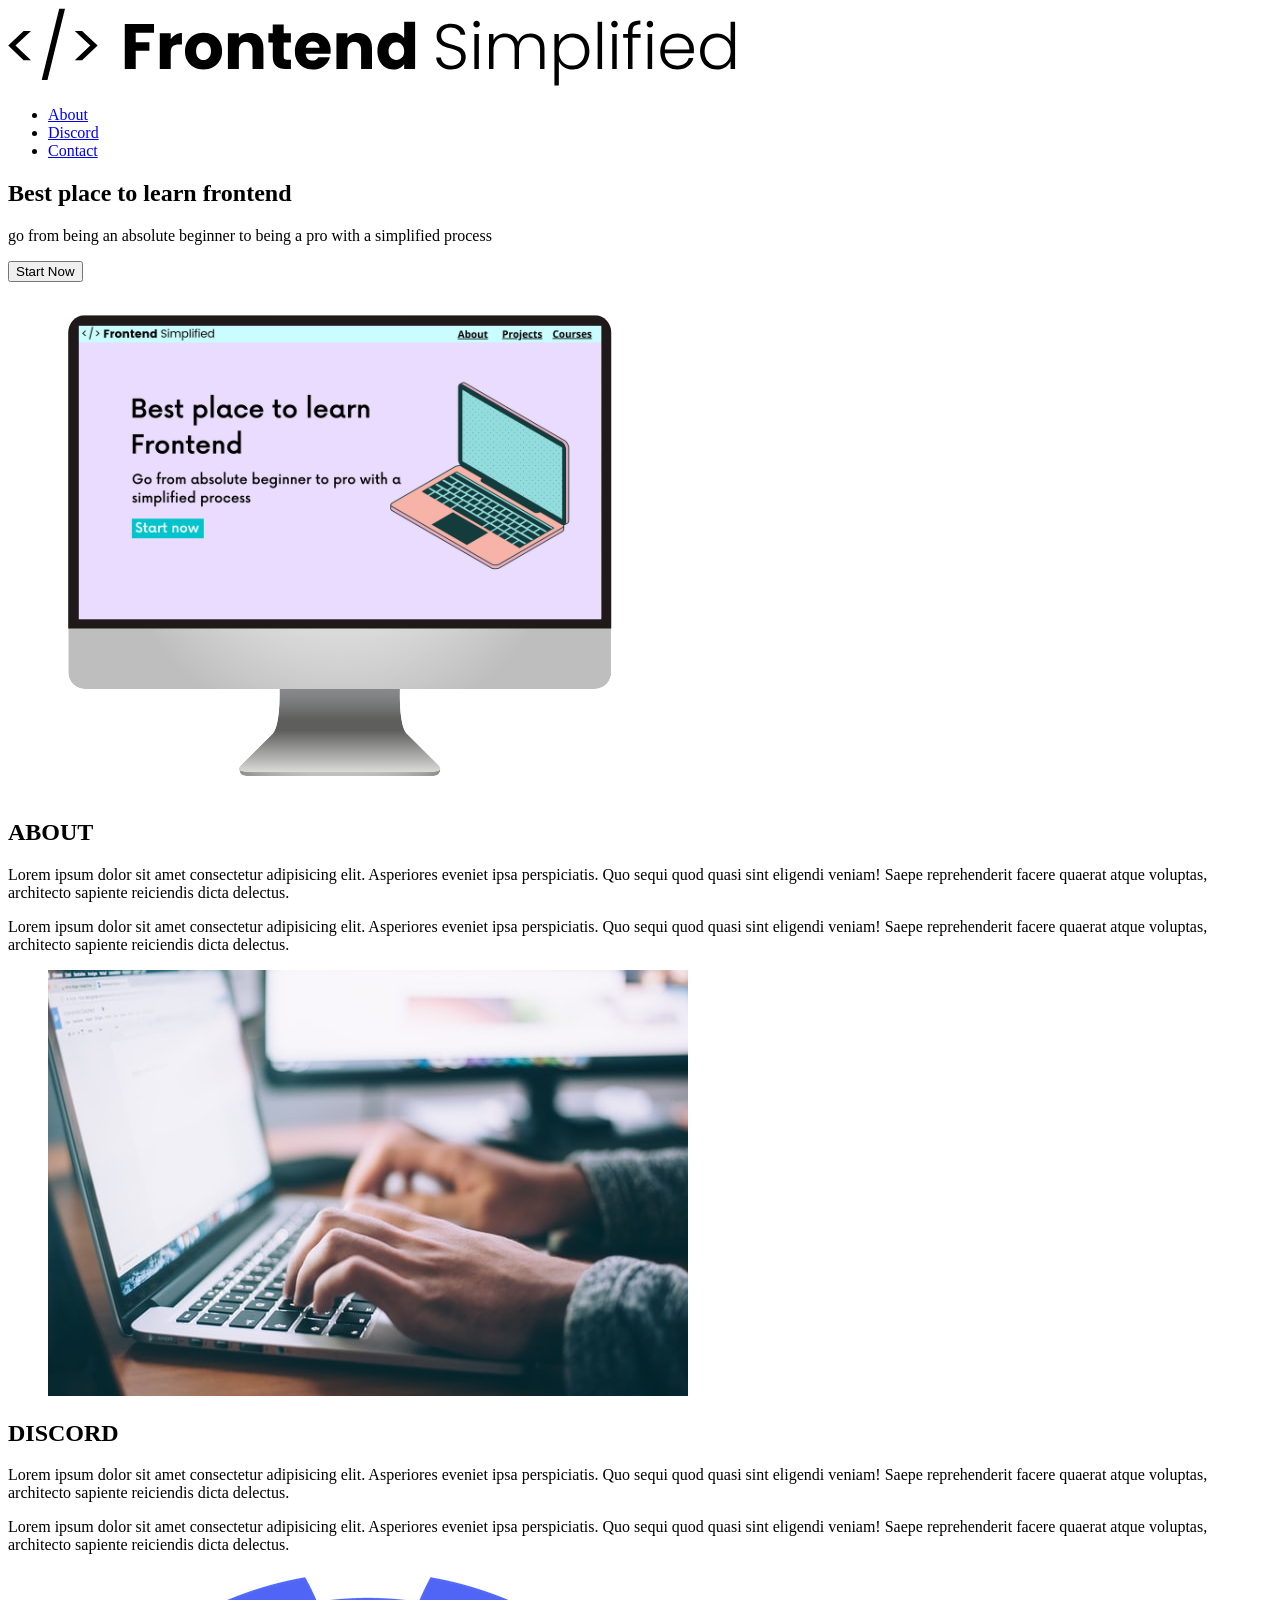
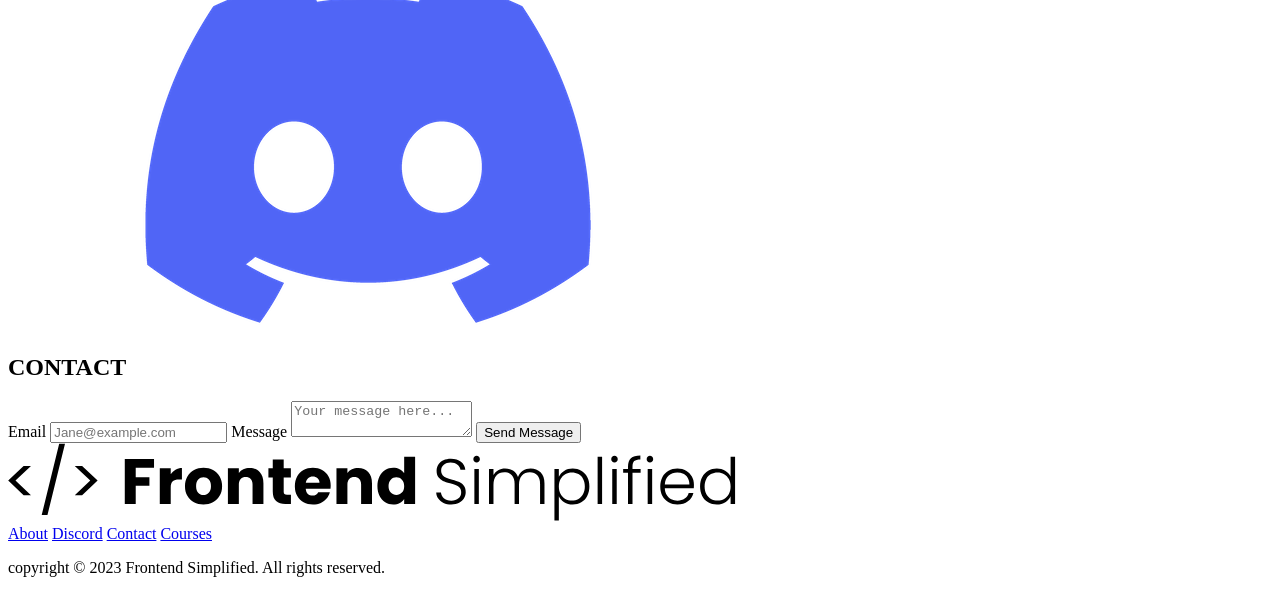
==== index.html @ a9a8092b "html website tutorial complete code" ====
<!DOCTYPE html>
<html lang="en">
<head>
    <meta charset="UTF-8">
    <meta name="viewport" content="width=device-width, initial-scale=1.0">
    <title>Document</title>
</head>
<body>
    <section>
        <nav>
            <img src="FES.svg" alt="">
            <ul>
                <li><a href="#about">About</a></li>
                <li><a href="#discord">Discord</a></li>
                <li><a href="#contact">Contact</a></li>
            </ul>
        </nav>
        <header>
            <div>
                <h1>Best place to learn frontend</h1>
                <p>go from being an absolute beginner to being a pro with a simplified process</p>
                <button>Start Now</button>
            </div>
            <figure>
                <img src="laptop.png" alt="homepage image">
            </figure>
        </header>
    </section>
    <main>
     <section id="about"></section>
        <h2>ABOUT</h2>
        <div>
            <p>Lorem ipsum dolor sit amet consectetur adipisicing elit. Asperiores eveniet ipsa perspiciatis. Quo sequi quod quasi sint eligendi veniam! Saepe reprehenderit facere quaerat atque voluptas, architecto sapiente reiciendis dicta delectus.
            </p>
            <p>Lorem ipsum dolor sit amet consectetur adipisicing elit. Asperiores eveniet ipsa perspiciatis. Quo sequi quod quasi sint eligendi veniam! Saepe reprehenderit facere quaerat atque voluptas, architecto sapiente reiciendis dicta delectus.
            </p>
        </div>
        <figure>
            <img src="about.jpg" alt="about image">
        </figure>
    </section>
    <section id="discord"></section>
        <h2>DISCORD</h2>
        <div>
            <p>Lorem ipsum dolor sit amet consectetur adipisicing elit. Asperiores eveniet ipsa perspiciatis. Quo sequi quod quasi sint eligendi veniam! Saepe reprehenderit facere quaerat atque voluptas, architecto sapiente reiciendis dicta delectus.
            </p>
            <p>Lorem ipsum dolor sit amet consectetur adipisicing elit. Asperiores eveniet ipsa perspiciatis. Quo sequi quod quasi sint eligendi veniam! Saepe reprehenderit facere quaerat atque voluptas, architecto sapiente reiciendis dicta delectus.
            </p>
        </div>
        <figure>
            <img src="discord.png" alt="discord image">
        </figure>

    <section id="contact"></section>
        <h2>CONTACT</h2>
        <form action="">
            <span>Email</span>
            <input type="text" placeholder="Jane@example.com">
            <span>Message</span>
            <textarea type="text" placeholder="Your message here..."></textarea>   
            <button type="submit">Send Message</button>
        </form>
        </section>
    </main>
    <footer><img src="FES.svg" alt="fes logo">
        <div>
            <a href="#about">About</a>
            <a href="#discord">Discord</a>
            <a href="#contact">Contact</a>
            <a href="#courses">Courses</a>
        </div>
        <p>copyright © 2023 Frontend Simplified. All rights reserved.</p>
    </footer>
</body>
</html>
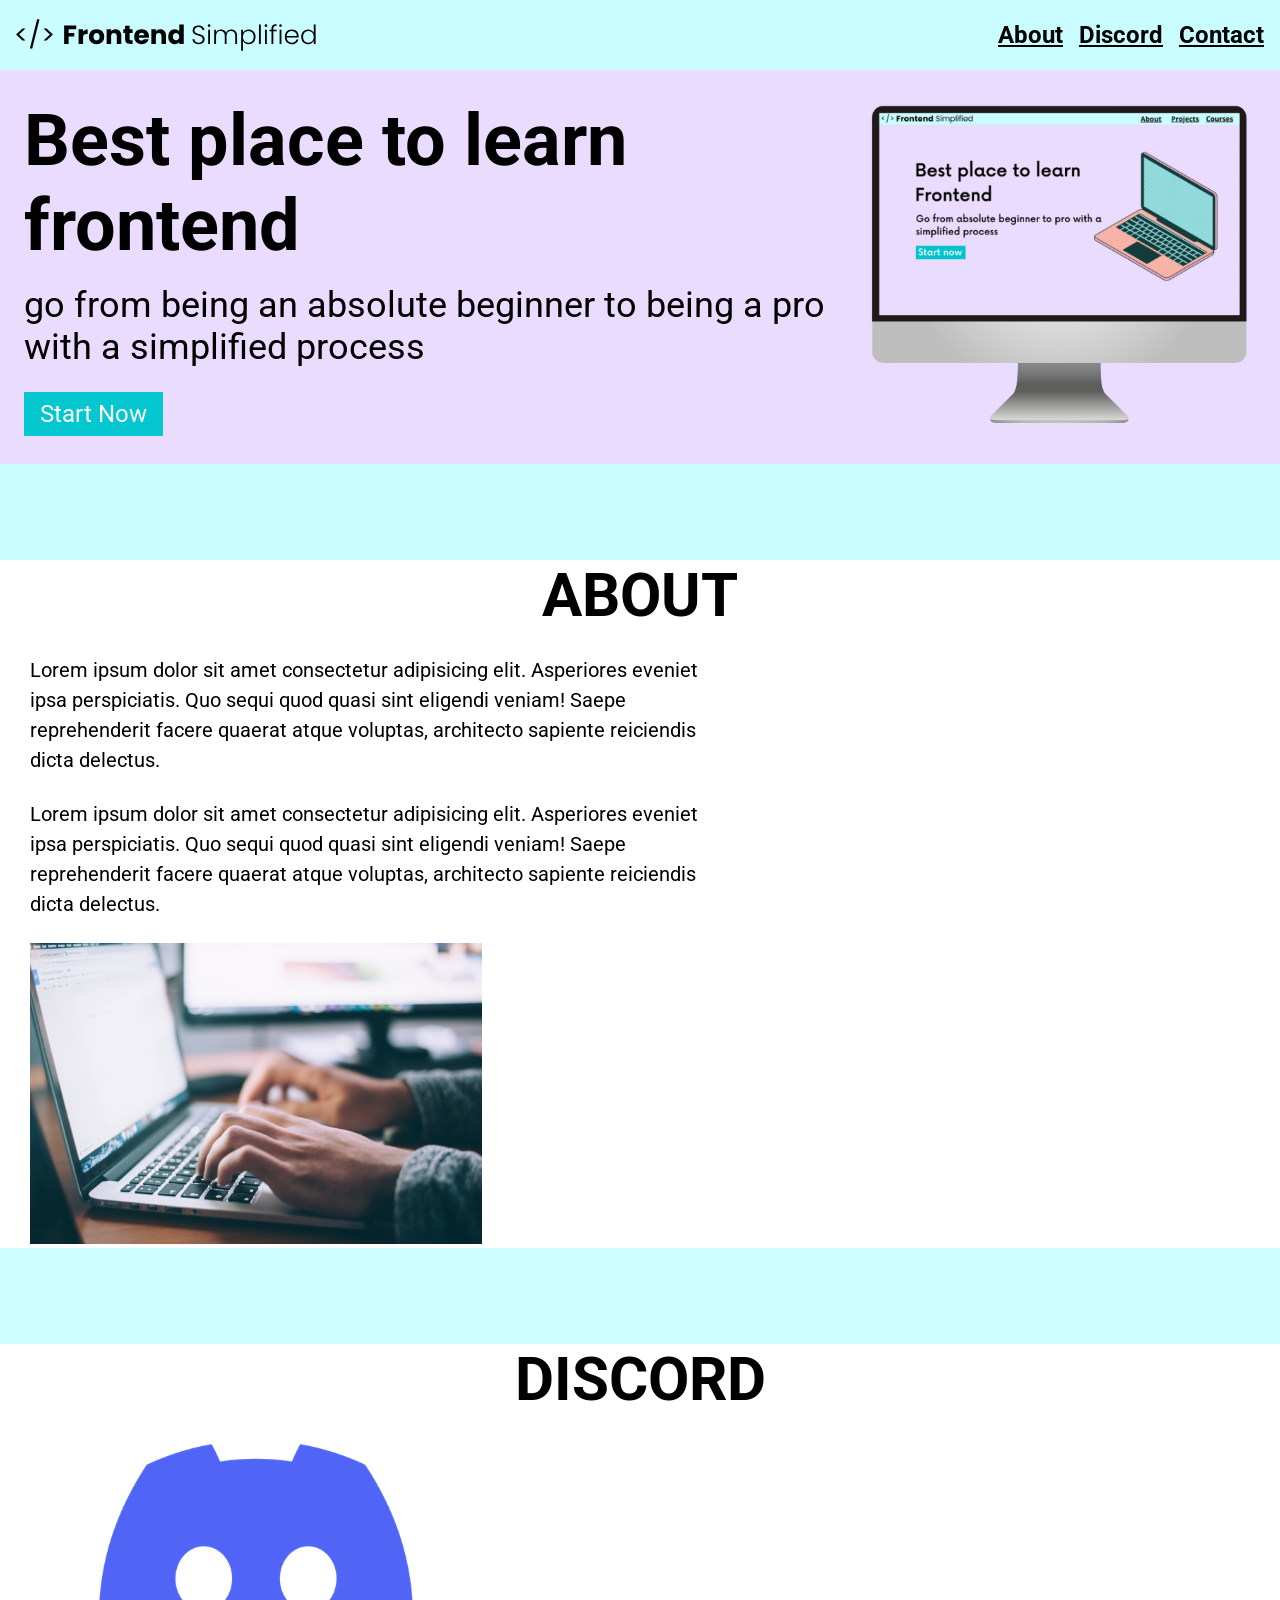
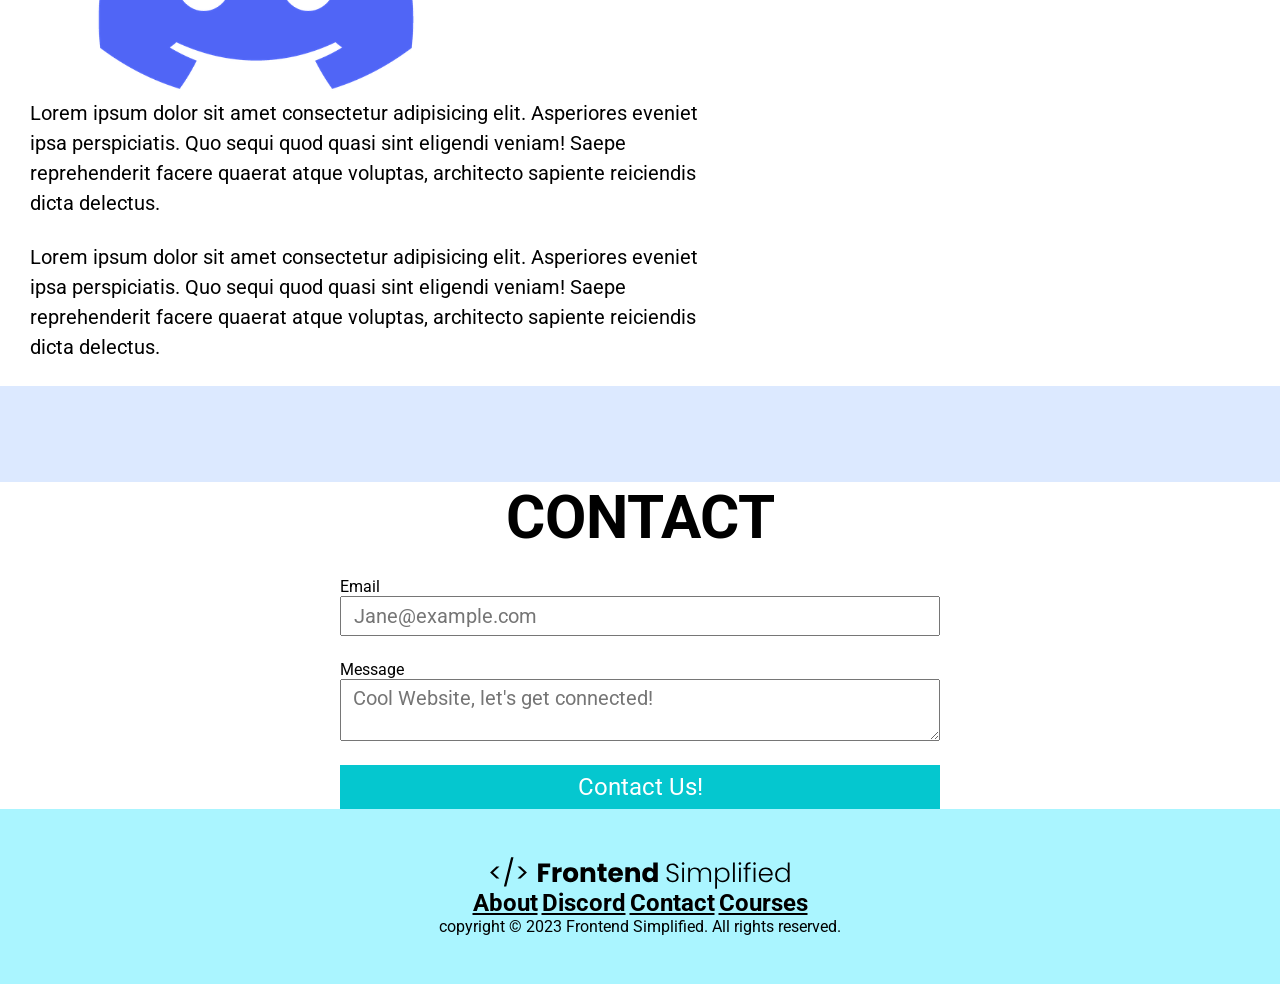
==== commit 40af59a0: "updated html/css 3/29" ====
--- a/index.html
+++ b/index.html
@@ -4,11 +4,12 @@
     <meta charset="UTF-8">
     <meta name="viewport" content="width=device-width, initial-scale=1.0">
     <title>Document</title>
+    <link rel="stylesheet" href="style.css">
 </head>
 <body>
     <section>
         <nav>
-            <img src="FES.svg" alt="">
+            <img src="FES.svg" class="logo" alt="FES Logo">
             <ul>
                 <li><a href="#about">About</a></li>
                 <li><a href="#discord">Discord</a></li>
@@ -16,58 +17,70 @@
             </ul>
         </nav>
         <header>
+          <div class="row"> 
             <div>
                 <h1>Best place to learn frontend</h1>
-                <p>go from being an absolute beginner to being a pro with a simplified process</p>
+                <p class="subheader">go from being an absolute beginner to being a pro with a simplified process</p>
                 <button>Start Now</button>
             </div>
             <figure>
                 <img src="laptop.png" alt="homepage image">
             </figure>
+         </div>
         </header>
     </section>
     <main>
      <section id="about"></section>
         <h2>ABOUT</h2>
-        <div>
-            <p>Lorem ipsum dolor sit amet consectetur adipisicing elit. Asperiores eveniet ipsa perspiciatis. Quo sequi quod quasi sint eligendi veniam! Saepe reprehenderit facere quaerat atque voluptas, architecto sapiente reiciendis dicta delectus.
+     <div class="row">
+      <div class="section description">
+        <div class="section__description--wrapper">
+            <p class="section__description--para">Lorem ipsum dolor sit amet consectetur adipisicing elit. Asperiores eveniet ipsa perspiciatis. Quo sequi quod quasi sint eligendi veniam! Saepe reprehenderit facere quaerat atque voluptas, architecto sapiente reiciendis dicta delectus.
             </p>
-            <p>Lorem ipsum dolor sit amet consectetur adipisicing elit. Asperiores eveniet ipsa perspiciatis. Quo sequi quod quasi sint eligendi veniam! Saepe reprehenderit facere quaerat atque voluptas, architecto sapiente reiciendis dicta delectus.
+            <p class="section__description--para">Lorem ipsum dolor sit amet consectetur adipisicing elit. Asperiores eveniet ipsa perspiciatis. Quo sequi quod quasi sint eligendi veniam! Saepe reprehenderit facere quaerat atque voluptas, architecto sapiente reiciendis dicta delectus.
             </p>
         </div>
         <figure>
-            <img src="about.jpg" alt="about image">
+            <img class="about__image--wrapper" src="about.jpg" alt="about image">
         </figure>
+      </div>
+     </div>
     </section>
+
     <section id="discord"></section>
         <h2>DISCORD</h2>
-        <div>
-            <p>Lorem ipsum dolor sit amet consectetur adipisicing elit. Asperiores eveniet ipsa perspiciatis. Quo sequi quod quasi sint eligendi veniam! Saepe reprehenderit facere quaerat atque voluptas, architecto sapiente reiciendis dicta delectus.
-            </p>
-            <p>Lorem ipsum dolor sit amet consectetur adipisicing elit. Asperiores eveniet ipsa perspiciatis. Quo sequi quod quasi sint eligendi veniam! Saepe reprehenderit facere quaerat atque voluptas, architecto sapiente reiciendis dicta delectus.
-            </p>
-        </div>
-        <figure>
-            <img src="discord.png" alt="discord image">
-        </figure>
+        <div class="row">
+         <div class="selection__description" >
+             <figure class="about__image--wrapper">
+                <img src="discord.png" alt="discord image">
+            </figure>
+            <div class="section__description--wrapper">
+                <p class="section__description--para">Lorem ipsum dolor sit amet consectetur adipisicing elit. Asperiores eveniet ipsa perspiciatis. Quo sequi quod quasi sint eligendi veniam! Saepe reprehenderit facere quaerat atque voluptas, architecto sapiente reiciendis dicta delectus.
+                </p>
+                <p class="section__description--para">Lorem ipsum dolor sit amet consectetur adipisicing elit. Asperiores eveniet ipsa perspiciatis. Quo sequi quod quasi sint eligendi veniam! Saepe reprehenderit facere quaerat atque voluptas, architecto sapiente reiciendis dicta delectus.
+                </p>
+            </div>
+          </div> 
+         </div> 
+        </section>
 
     <section id="contact"></section>
         <h2>CONTACT</h2>
         <form action="">
             <span>Email</span>
-            <input type="text" placeholder="Jane@example.com">
+            <input type="email" placeholder="Jane@example.com">
             <span>Message</span>
-            <textarea type="text" placeholder="Your message here..."></textarea>   
-            <button type="submit">Send Message</button>
+            <textarea type="text" placeholder="Cool Website, let's get connected!"></textarea>   
+            <button>Contact Us!</button>
         </form>
         </section>
     </main>
-    <footer><img src="FES.svg" alt="fes logo">
-        <div>
-            <a href="#about">About</a>
-            <a href="#discord">Discord</a>
-            <a href="#contact">Contact</a>
-            <a href="#courses">Courses</a>
+    <footer><img class="footer logo" src="FES.svg" alt="fes logo">
+        <div class="footer links">
+            <a class="footer link" href="#about">About</a>
+            <a class="footer link" href="#discord">Discord</a>
+            <a class="footer link" href="#contact">Contact</a>
+            <a class="footer link" href="#courses">Courses</a>
         </div>
         <p>copyright © 2023 Frontend Simplified. All rights reserved.</p>
     </footer>
--- a/style.css
+++ b/style.css
@@ -0,0 +1,147 @@
+@import url('https://fonts.googleapis.com/css2?family=Cormorant:ital,wght@0,300..700;1,300..700&family=Iosevka+Charon+Mono:wght@300;400;500;700&family=Roboto:ital,wght@0,100..900;1,100..900&family=Tourney:ital,wght@0,100..900;1,100..900&display=swap');
+* {
+    padding: 0;
+    margin: 0;
+    box-sizing: border-box;
+    font-family: "Roboto", sans-serif;
+} 
+nav {
+   height: 70px;
+   display: flex;
+   justify-content: space-between;
+   align-items: center;
+   padding: 0 16px;
+   background-color: #cafdff;
+}
+header {
+    background-color: #eadcff;
+    height: calc(100vh-70px);
+    padding: 24px;
+    display: flex;
+    align-items: center;
+    justify-content: center;
+
+}
+h1 {
+    font-size: 72px;
+}
+.subheader {
+    font-size: 36px;
+    margin: 16px 0 24px 0;
+}
+button {
+    background-color: #05c7cf;
+    color: white;
+    border: none;
+    padding: 8px 16px;
+    font-size: 24px;
+    cursor: pointer;
+}
+
+a {
+    color: black;
+    font-size: 24px;
+    font-weight: 700;
+}
+.logo {
+    width: 300px;
+}
+ul {
+    display: flex; 
+}
+li {
+    list-style-type: none;
+    padding-left: 16px;
+}
+
+.row {
+    width: 100%;
+    max-width: 1300px;
+    display: flex;
+    align-items: center;
+    justify-content: center;
+    margin: 0 auto;
+}
+/* About section */
+#about,
+#discord,
+#contact,footer
+ {
+    padding: 48px 0;
+   
+}
+#about {
+    background-color: #cafdff;
+}
+
+
+h2 {
+    font-size: 60px;
+    text-align: center;
+    margin-bottom: 24px;
+}
+
+.section__description {
+   display: flex;
+   justify-content: center;
+   align-items: center;
+}
+.about__image--wrapper {
+    width: 40%;
+}
+img {
+    width: 100%;
+}
+.section__description--wrapper {
+    width: 60%;
+}
+.about__image--wrapper,
+.section__description--wrapper {
+    padding: 0 30px;
+}
+.section__description--para {
+    font-size: 20px;
+    line-height: 1.5;
+    margin-bottom: 24px;
+}
+
+/* Discord section */
+#discord {
+    background-color: #cefeff;
+
+}
+
+/* Contact section */
+#contact {
+    background-color: #dce9ff;
+}
+form {
+    display: flex;
+    flex-direction: column;
+    width: 100%;
+    max-width: 600px;
+    margin: 0 auto;
+}
+input, textarea {
+    margin-bottom: 24px;
+    font-size: 20px;
+    padding: 6px 12px;
+}
+
+/* Footer section */
+footer {
+    background-color: #aaf5ff;
+    display: flex;
+    flex-direction: column;
+    align-items: center;
+}
+.footer__logo {
+    max-width: 480px;
+    margin-bottom: 16px;
+}
+.footer__links {
+    margin-bottom: 32px;
+}
+.footer_link {
+    padding: 0 16px;
+}
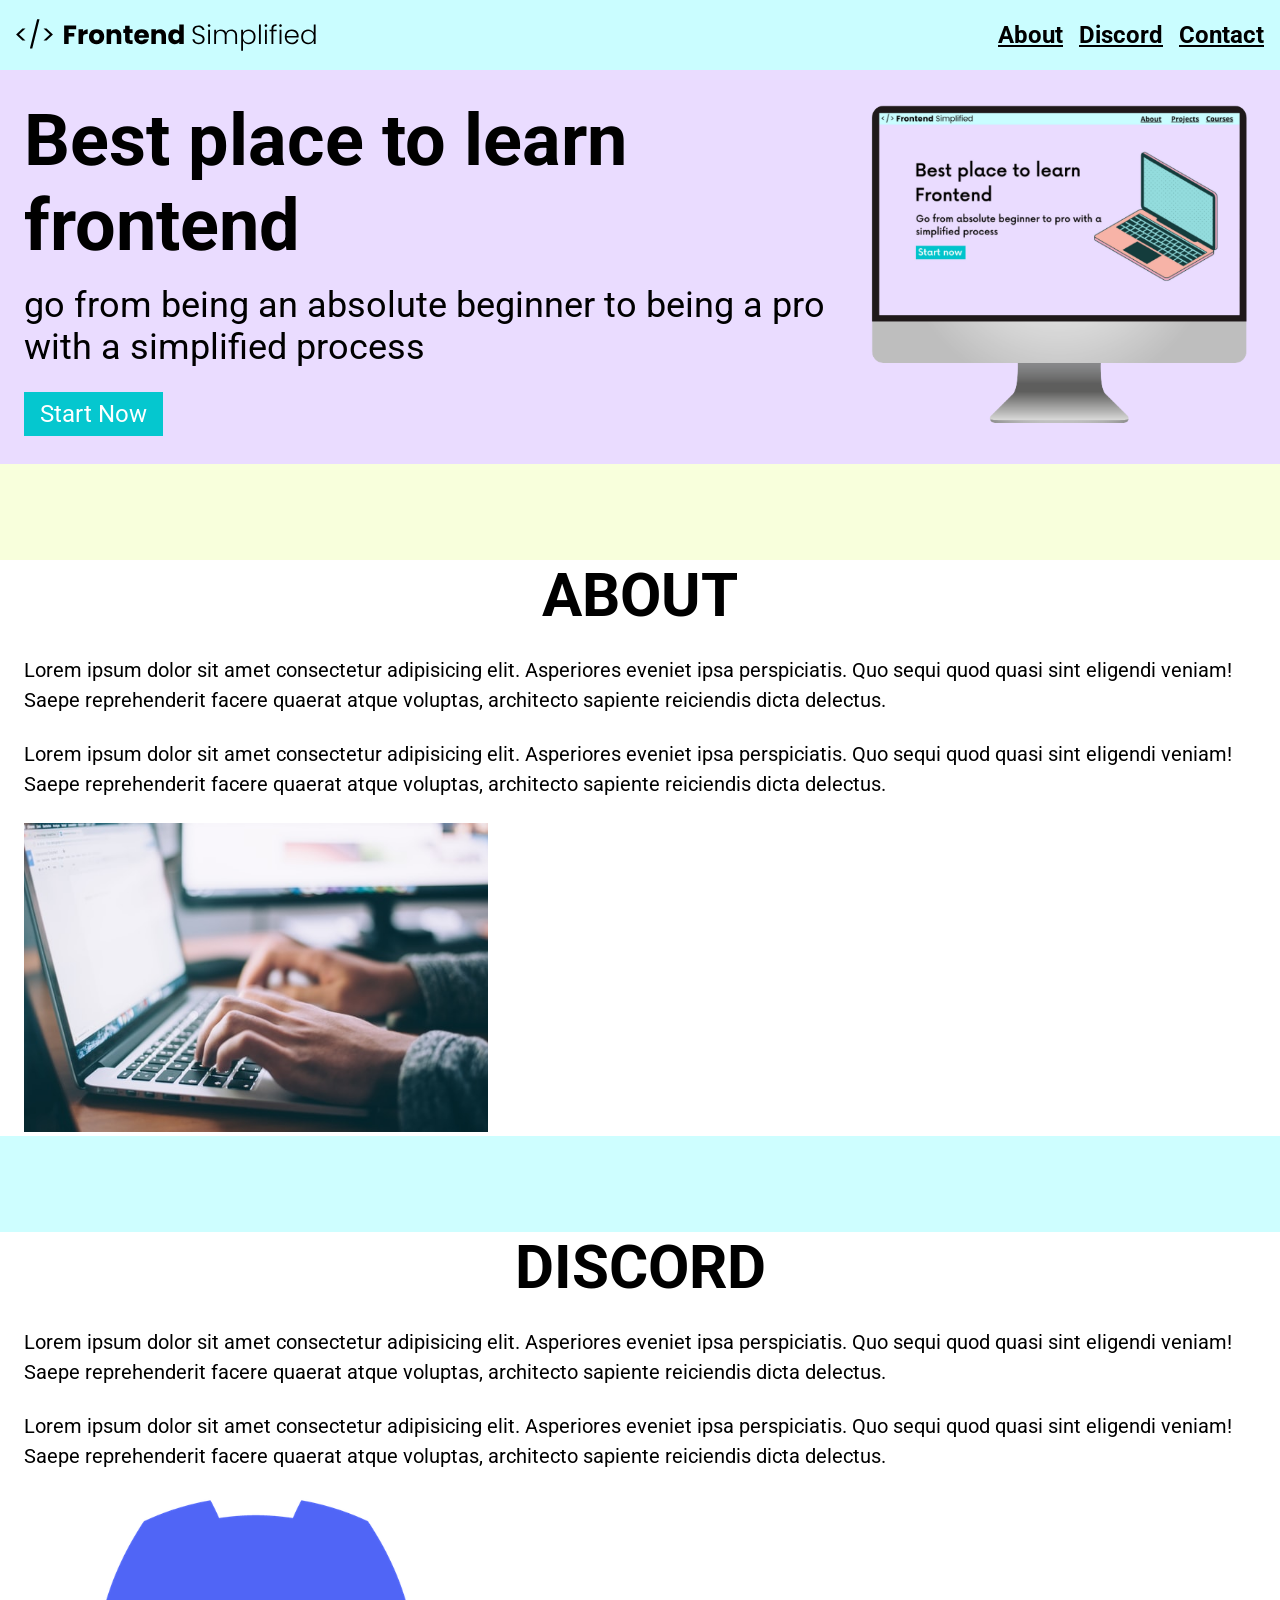
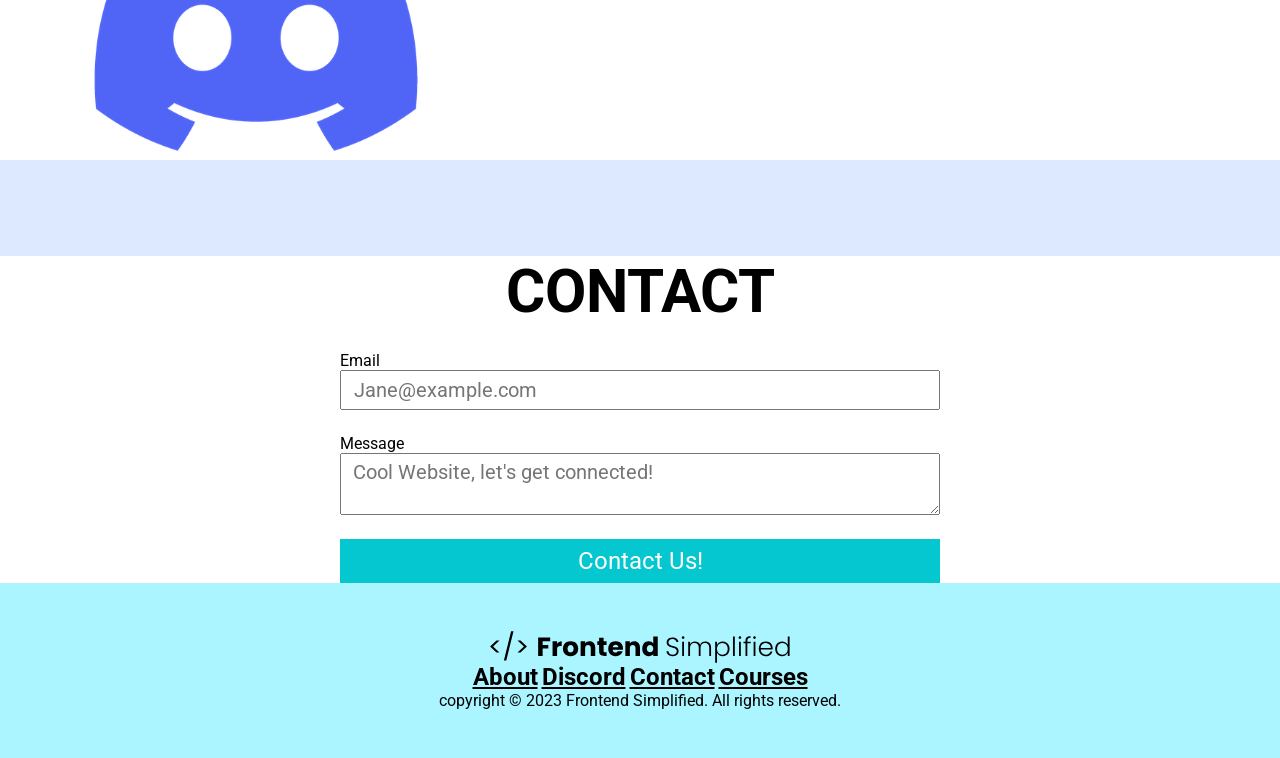
==== commit 4235d1e4: "updated 3/29 924p" ====
--- a/index.html
+++ b/index.html
@@ -1,11 +1,13 @@
 <!DOCTYPE html>
 <html lang="en">
+
 <head>
     <meta charset="UTF-8">
     <meta name="viewport" content="width=device-width, initial-scale=1.0">
     <title>Document</title>
     <link rel="stylesheet" href="style.css">
 </head>
+ 
 <body>
     <section>
         <nav>
@@ -17,60 +19,69 @@
             </ul>
         </nav>
         <header>
-          <div class="row"> 
-            <div>
-                <h1>Best place to learn frontend</h1>
-                <p class="subheader">go from being an absolute beginner to being a pro with a simplified process</p>
-                <button>Start Now</button>
+            <div class="row">
+                <div>
+                    <h1>Best place to learn frontend</h1>
+                    <p class="subheader">go from being an absolute beginner to being a pro with a simplified process</p>
+                    <button>Start Now</button>
+                </div>
+                <figure>
+                    <img src="laptop.png" alt="homepage image">
+                </figure>
             </div>
-            <figure>
-                <img src="laptop.png" alt="homepage image">
-            </figure>
-         </div>
         </header>
     </section>
     <main>
-     <section id="about"></section>
+        <section id="about"></section>
         <h2>ABOUT</h2>
-     <div class="row">
-      <div class="section description">
-        <div class="section__description--wrapper">
-            <p class="section__description--para">Lorem ipsum dolor sit amet consectetur adipisicing elit. Asperiores eveniet ipsa perspiciatis. Quo sequi quod quasi sint eligendi veniam! Saepe reprehenderit facere quaerat atque voluptas, architecto sapiente reiciendis dicta delectus.
-            </p>
-            <p class="section__description--para">Lorem ipsum dolor sit amet consectetur adipisicing elit. Asperiores eveniet ipsa perspiciatis. Quo sequi quod quasi sint eligendi veniam! Saepe reprehenderit facere quaerat atque voluptas, architecto sapiente reiciendis dicta delectus.
-            </p>
-        </div>
-        <figure>
-            <img class="about__image--wrapper" src="about.jpg" alt="about image">
-        </figure>
-      </div>
-     </div>
-    </section>
+        <div class="row">
+            <div class="section description">
+                <div class="section__description--wrapper">
+                    <p class="section__description--para">Lorem ipsum dolor sit amet consectetur adipisicing elit.
+                        Asperiores eveniet ipsa perspiciatis. Quo sequi quod quasi sint eligendi veniam! Saepe
+                        reprehenderit facere quaerat atque voluptas, architecto sapiente reiciendis dicta delectus.
+                    </p>
+                    <p class="section__description--para">Lorem ipsum dolor sit amet consectetur adipisicing elit.
+                        Asperiores eveniet ipsa perspiciatis. Quo sequi quod quasi sint eligendi veniam! Saepe
+                        reprehenderit facere quaerat atque voluptas, architecto sapiente reiciendis dicta delectus.
+                    </p>
+                </div>
+                <figure>
+                    <img class="about__image--wrapper" src="about.jpg" alt="about image">
+                </figure>
+            </div>
+         </div>
+        </section>
 
-    <section id="discord"></section>
+        <section id="discord"></section>
         <h2>DISCORD</h2>
         <div class="row">
-         <div class="selection__description" >
-             <figure class="about__image--wrapper">
-                <img src="discord.png" alt="discord image">
-            </figure>
-            <div class="section__description--wrapper">
-                <p class="section__description--para">Lorem ipsum dolor sit amet consectetur adipisicing elit. Asperiores eveniet ipsa perspiciatis. Quo sequi quod quasi sint eligendi veniam! Saepe reprehenderit facere quaerat atque voluptas, architecto sapiente reiciendis dicta delectus.
-                </p>
-                <p class="section__description--para">Lorem ipsum dolor sit amet consectetur adipisicing elit. Asperiores eveniet ipsa perspiciatis. Quo sequi quod quasi sint eligendi veniam! Saepe reprehenderit facere quaerat atque voluptas, architecto sapiente reiciendis dicta delectus.
-                </p>
+            <div class="selection__description">
+               
+                <div class="section__description--wrapper">
+                    <p class="section__description--para">Lorem ipsum dolor sit amet consectetur adipisicing elit.
+                        Asperiores eveniet ipsa perspiciatis. Quo sequi quod quasi sint eligendi veniam! Saepe
+                        reprehenderit facere quaerat atque voluptas, architecto sapiente reiciendis dicta delectus.
+                    </p>
+                    <p class="section__description--para">Lorem ipsum dolor sit amet consectetur adipisicing elit.
+                        Asperiores eveniet ipsa perspiciatis. Quo sequi quod quasi sint eligendi veniam! Saepe
+                        reprehenderit facere quaerat atque voluptas, architecto sapiente reiciendis dicta delectus.
+                    </p>
+                </div>
+                 <figure class="about__image--wrapper">
+                    <img src="discord.png" alt="discord image">
+                </figure> 
             </div>
-          </div> 
-         </div> 
+         </div>
         </section>
 
-    <section id="contact"></section>
+        <section id="contact"></section>
         <h2>CONTACT</h2>
         <form action="">
             <span>Email</span>
             <input type="email" placeholder="Jane@example.com">
             <span>Message</span>
-            <textarea type="text" placeholder="Cool Website, let's get connected!"></textarea>   
+            <textarea type="text" placeholder="Cool Website, let's get connected!"></textarea>
             <button>Contact Us!</button>
         </form>
         </section>
@@ -85,4 +96,5 @@
         <p>copyright © 2023 Frontend Simplified. All rights reserved.</p>
     </footer>
 </body>
+
 </html>
--- a/style.css
+++ b/style.css
@@ -1,147 +1,151 @@
-@import url('https://fonts.googleapis.com/css2?family=Cormorant:ital,wght@0,300..700;1,300..700&family=Iosevka+Charon+Mono:wght@300;400;500;700&family=Roboto:ital,wght@0,100..900;1,100..900&family=Tourney:ital,wght@0,100..900;1,100..900&display=swap');
+@import url("https://fonts.googleapis.com/css2?family=Cormorant:ital,wght@0,300..700;1,300..700&family=Iosevka+Charon+Mono:wght@300;400;500;700&family=Roboto:ital,wght@0,100..900;1,100..900&family=Tourney:ital,wght@0,100..900;1,100..900&display=swap");
 * {
-    padding: 0;
-    margin: 0;
-    box-sizing: border-box;
-    font-family: "Roboto", sans-serif;
+  padding: 0;
+  margin: 0;
+  box-sizing: border-box;
+  font-family: "Roboto", sans-serif;
+}
+nav {
+  height: 70px;
+  display: flex;
+  justify-content: space-between;
+  align-items: center;
+  padding: 0 16px;
+  background-color: #cafdff;
+  }
+  header {
+  background-color: #eadcff;
+  height: calc(100vh-70px);
+  padding: 24px;
+  display: flex;
+  align-items: center;
+  justify-content: center;
+}
+h1 {
+  font-size: 72px;
+}
+.subheader {
+  font-size: 36px;
+  margin: 16px 0 24px 0;
+}
+button {
+  background-color: #05c7cf;
+  color: white;
+  border: none;
+  padding: 8px 16px;
+  font-size: 24px;
+  cursor: pointer;
 } 
-nav {
-   height: 70px;
-   display: flex;
-   justify-content: space-between;
-   align-items: center;
-   padding: 0 16px;
-   background-color: #cafdff;
-}
-header {
-    background-color: #eadcff;
-    height: calc(100vh-70px);
-    padding: 24px;
-    display: flex;
-    align-items: center;
-    justify-content: center;
+
+  a {
+  color: black;
+  font-size: 24px;
+  font-weight: 700;
 
 }
-h1 {
-    font-size: 72px;
+.logo {
+  width: 300px;
+} 
+ul {
+  display: flex;
 }
-.subheader {
-    font-size: 36px;
-    margin: 16px 0 24px 0;
-}
-button {
-    background-color: #05c7cf;
-    color: white;
-    border: none;
-    padding: 8px 16px;
-    font-size: 24px;
-    cursor: pointer;
+li {
+  list-style-type: none;
+  padding-left: 16px; 
 }
 
-a {
-    color: black;
-    font-size: 24px;
-    font-weight: 700;
-}
-.logo {
-    width: 300px;
-}
-ul {
-    display: flex; 
-}
-li {
-    list-style-type: none;
-    padding-left: 16px;
-}
-
-.row {
-    width: 100%;
-    max-width: 1300px;
-    display: flex;
-    align-items: center;
-    justify-content: center;
-    margin: 0 auto;
-}
-/* About section */
-#about,
-#discord,
-#contact,footer
- {
-    padding: 48px 0;
-   
-}
-#about {
-    background-color: #cafdff;
+img {
+  width: 100%;
+  border-radius: 4px;
 }
 
 
+.row {
+  width: 100%;
+  max-width: 1300px;
+  display: flex;
+  align-items: center;
+  justify-content: center;
+  margin: 0 auto;
+} 
+#about,
+#discord,
+#contact,
+footer {
+  padding: 48px 0;
+/* About section */
+
+}
+#about {
+  background-color: #f8ffdc
+}
+
 h2 {
-    font-size: 60px;
-    text-align: center;
-    margin-bottom: 24px;
+  font-size: 60px;
+  text-align: center;
+  margin-bottom: 24px;
 }
 
 .section__description {
-   display: flex;
-   justify-content: center;
-   align-items: center;
+  display: flex;
+  justify-content: center;
+  align-items: center;
 }
 .about__image--wrapper {
-    width: 40%;
+  width: 40%;
 }
 img {
-    width: 100%;
+  width: 100%;
 }
-.section__description--wrapper {
-    width: 60%;
-}
+
 .about__image--wrapper,
 .section__description--wrapper {
-    padding: 0 30px;
+ padding: 0 24px;
+  
 }
 .section__description--para {
-    font-size: 20px;
-    line-height: 1.5;
-    margin-bottom: 24px;
+  font-size: 20px;
+  line-height: 1.5;
+  margin-bottom: 24px;
 }
 
 /* Discord section */
 #discord {
-    background-color: #cefeff;
-
+  background-color: #cefeff;
 }
 
 /* Contact section */
 #contact {
-    background-color: #dce9ff;
+  background-color: #dce9ff;
 }
 form {
-    display: flex;
-    flex-direction: column;
-    width: 100%;
-    max-width: 600px;
-    margin: 0 auto;
+  width: 100%;
+  max-width: 600px;
+  display: flex;
+  flex-direction: column;
+  margin: 0 auto;
 }
-input, textarea {
-    margin-bottom: 24px;
-    font-size: 20px;
-    padding: 6px 12px;
+input,
+textarea {
+  margin-bottom: 24px;
+  font-size: 20px;
+  padding: 6px 12px;
 }
 
 /* Footer section */
 footer {
-    background-color: #aaf5ff;
-    display: flex;
-    flex-direction: column;
-    align-items: center;
+  background-color: #aaf5ff;
+  display: flex;
+  flex-direction: column;
+  align-items: center;
 }
 .footer__logo {
-    max-width: 480px;
-    margin-bottom: 16px;
+  max-width: 480px;
+  margin-bottom: 16px;
 }
 .footer__links {
-    margin-bottom: 32px;
+  margin-bottom: 32px;
 }
 .footer_link {
-    padding: 0 16px;
-}+  padding: 0 16px;
+}
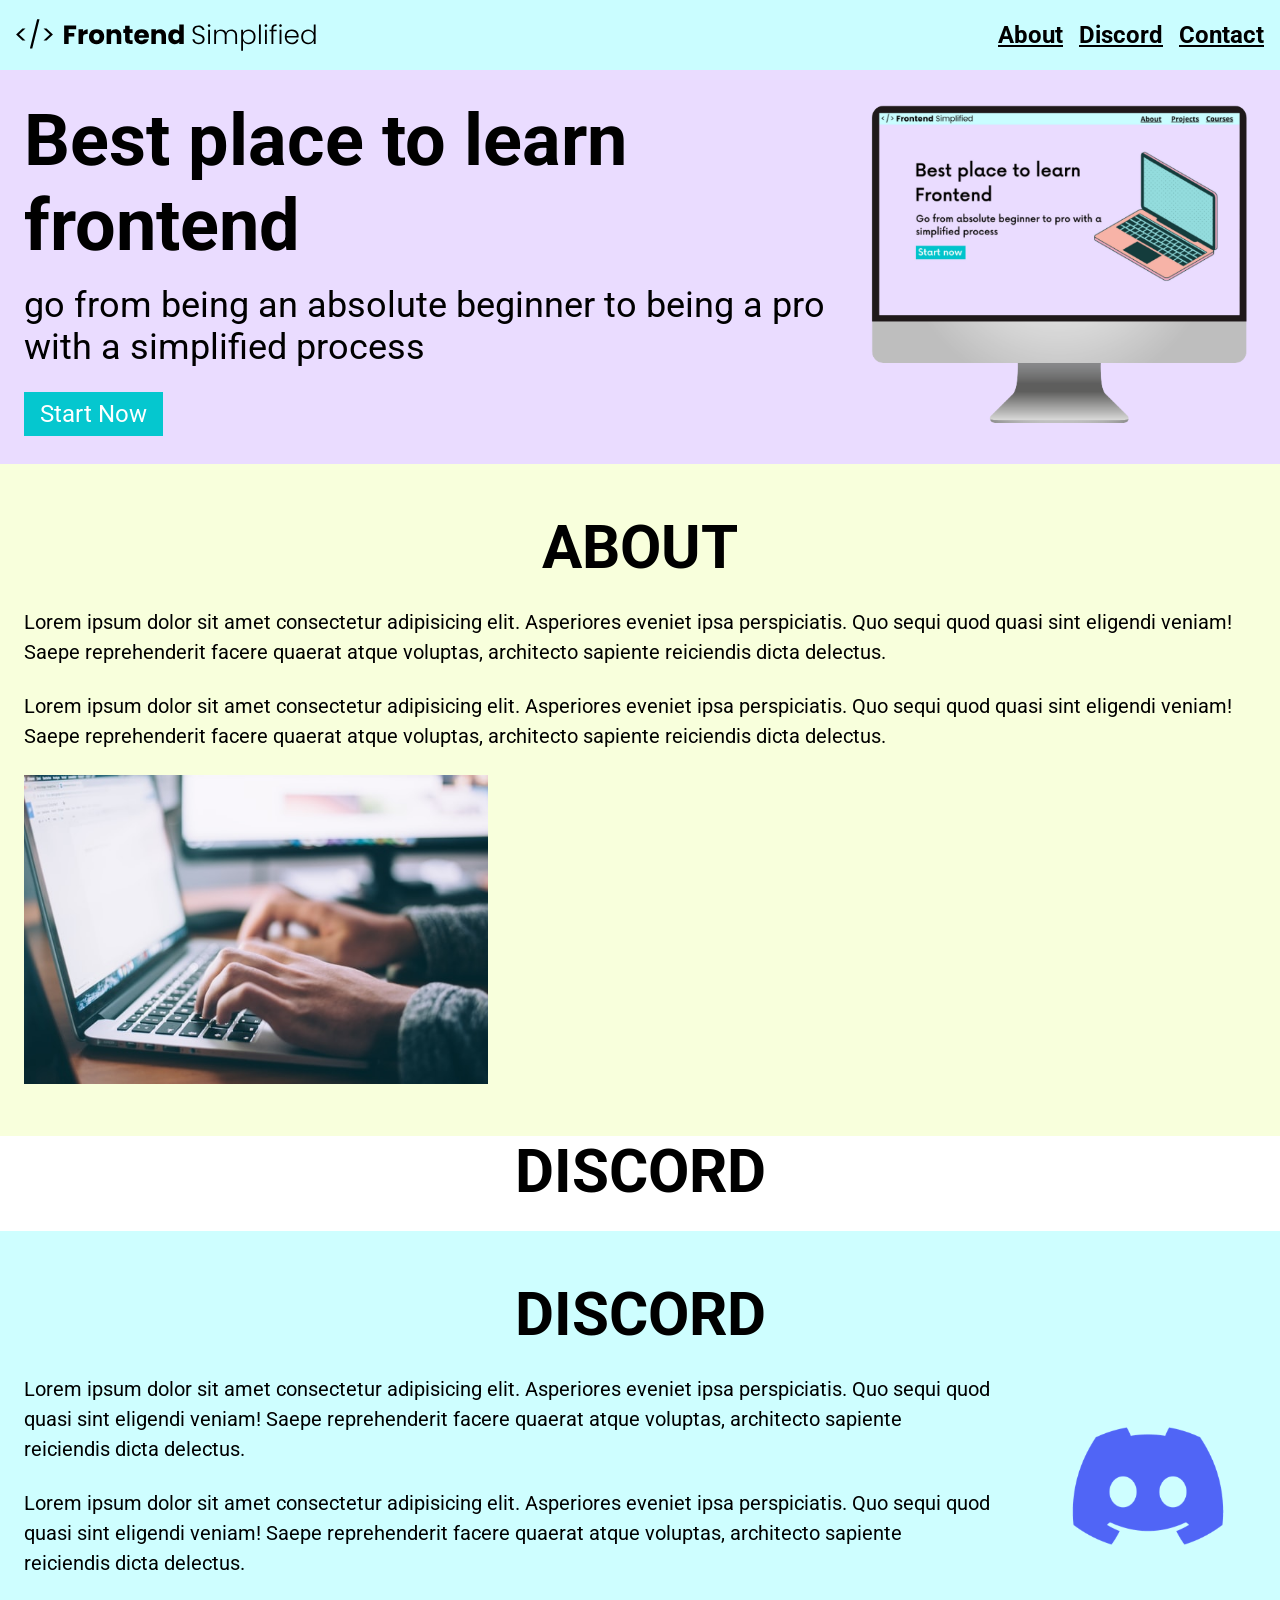
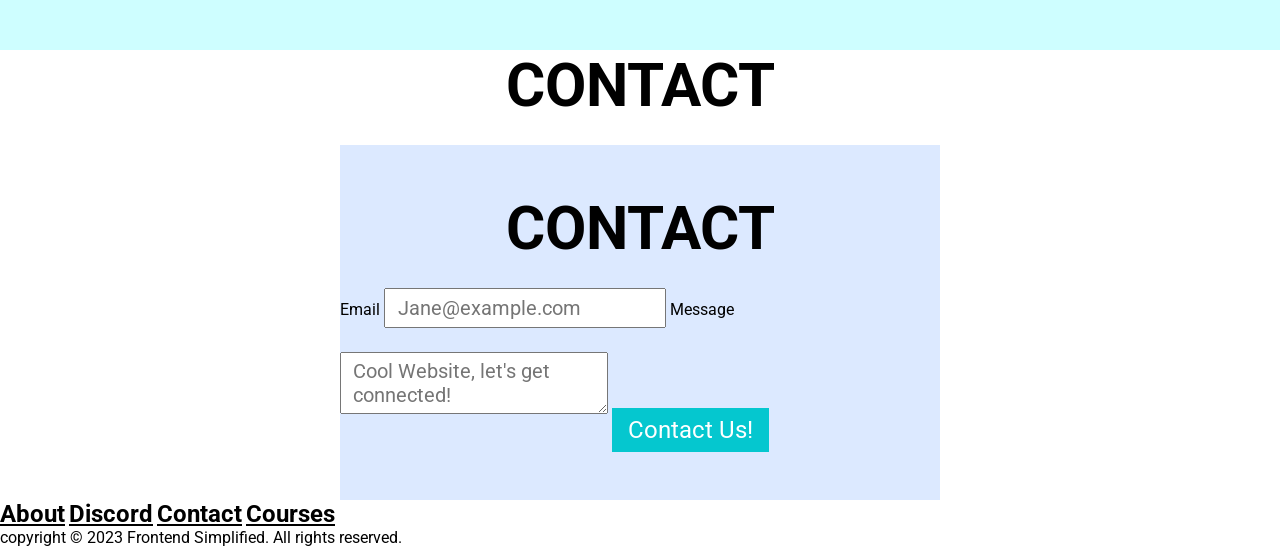
==== commit ae3cf0f4: "update 3/29 944p" ====
--- a/index.html
+++ b/index.html
@@ -7,7 +7,7 @@
     <title>Document</title>
     <link rel="stylesheet" href="style.css">
 </head>
- 
+
 <body>
     <section>
         <nav>
@@ -30,71 +30,66 @@
                 </figure>
             </div>
         </header>
-    </section>
-    <main>
-        <section id="about"></section>
-        <h2>ABOUT</h2>
-        <div class="row">
-            <div class="section description">
-                <div class="section__description--wrapper">
-                    <p class="section__description--para">Lorem ipsum dolor sit amet consectetur adipisicing elit.
-                        Asperiores eveniet ipsa perspiciatis. Quo sequi quod quasi sint eligendi veniam! Saepe
-                        reprehenderit facere quaerat atque voluptas, architecto sapiente reiciendis dicta delectus.
-                    </p>
-                    <p class="section__description--para">Lorem ipsum dolor sit amet consectetur adipisicing elit.
-                        Asperiores eveniet ipsa perspiciatis. Quo sequi quod quasi sint eligendi veniam! Saepe
-                        reprehenderit facere quaerat atque voluptas, architecto sapiente reiciendis dicta delectus.
-                    </p>
+        <section id="about">
+            <h2>ABOUT</h2>
+            <div class="row">
+                <div class="section description">
+                    <div class="section__description--wrapper">
+                        <p class="section__description--para">Lorem ipsum dolor sit amet consectetur adipisicing elit.
+                            Asperiores eveniet ipsa perspiciatis. Quo sequi quod quasi sint eligendi veniam! Saepe
+                            reprehenderit facere quaerat atque voluptas, architecto sapiente reiciendis dicta delectus.
+                        </p>
+                        <p class="section__description--para">Lorem ipsum dolor sit amet consectetur adipisicing elit.
+                            Asperiores eveniet ipsa perspiciatis. Quo sequi quod quasi sint eligendi veniam! Saepe
+                            reprehenderit facere quaerat atque voluptas, architecto sapiente reiciendis dicta delectus.
+                        </p>
+                    </div>
+                    <figure>
+                        <img class="about__image--wrapper" src="about.jpg" alt="about image">
+                    </figure>
                 </div>
-                <figure>
-                    <img class="about__image--wrapper" src="about.jpg" alt="about image">
-                </figure>
             </div>
-         </div>
         </section>
+        <h2>DISCORD</h2>
+        <section id="discord">
+            <h2>DISCORD</h2>
+            <div class="row">
+            <div class="section__description">
 
-        <section id="discord"></section>
-        <h2>DISCORD</h2>
-        <div class="row">
-            <div class="selection__description">
-               
-                <div class="section__description--wrapper">
-                    <p class="section__description--para">Lorem ipsum dolor sit amet consectetur adipisicing elit.
-                        Asperiores eveniet ipsa perspiciatis. Quo sequi quod quasi sint eligendi veniam! Saepe
-                        reprehenderit facere quaerat atque voluptas, architecto sapiente reiciendis dicta delectus.
-                    </p>
-                    <p class="section__description--para">Lorem ipsum dolor sit amet consectetur adipisicing elit.
-                        Asperiores eveniet ipsa perspiciatis. Quo sequi quod quasi sint eligendi veniam! Saepe
-                        reprehenderit facere quaerat atque voluptas, architecto sapiente reiciendis dicta delectus.
-                    </p>
+                    <div class="section__description--wrapper">
+                        <p class="section__description--para">Lorem ipsum dolor sit amet consectetur adipisicing elit.
+                            Asperiores eveniet ipsa perspiciatis. Quo sequi quod quasi sint eligendi veniam! Saepe
+                            reprehenderit facere quaerat atque voluptas, architecto sapiente reiciendis dicta delectus.
+                        </p>
+                        <p class="section__description--para">Lorem ipsum dolor sit amet consectetur adipisicing elit.
+                            Asperiores eveniet ipsa perspiciatis. Quo sequi quod quasi sint eligendi veniam! Saepe
+                            reprehenderit facere quaerat atque voluptas, architecto sapiente reiciendis dicta delectus.
+                        </p>
+                    </div>
+                    <figure class="about__image--wrapper">
+                        <img src="discord.png" alt="discord image">
+                    </figure>
                 </div>
-                 <figure class="about__image--wrapper">
-                    <img src="discord.png" alt="discord image">
-                </figure> 
             </div>
-         </div>
         </section>
-
-        <section id="contact"></section>
         <h2>CONTACT</h2>
         <form action="">
-            <span>Email</span>
-            <input type="email" placeholder="Jane@example.com">
-            <span>Message</span>
-            <textarea type="text" placeholder="Cool Website, let's get connected!"></textarea>
-            <button>Contact Us!</button>
-        </form>
+        <section id="contact">
+            <h2>CONTACT</h2>
+            <form action="">
+                <span>Email</span>
+                <input type="email" placeholder="Jane@example.com">
+                <span>Message</span>
+                <textarea type="text" placeholder="Cool Website, let's get connected!"></textarea>
+                <button>Contact Us!</button>
+            </form>
         </section>
-    </main>
-    <footer><img class="footer logo" src="FES.svg" alt="fes logo">
-        <div class="footer links">
-            <a class="footer link" href="#about">About</a>
-            <a class="footer link" href="#discord">Discord</a>
-            <a class="footer link" href="#contact">Contact</a>
-            <a class="footer link" href="#courses">Courses</a>
+            <a class="footer__link" href="#about">About</a>
+            <a class="footer__link" href="#discord">Discord</a>
+            <a class="footer__link" href="#contact">Contact</a>
+            <a class="footer__link" href="#courses">Courses</a>
         </div>
         <p>copyright © 2023 Frontend Simplified. All rights reserved.</p>
     </footer>
-</body>
 
 </html>
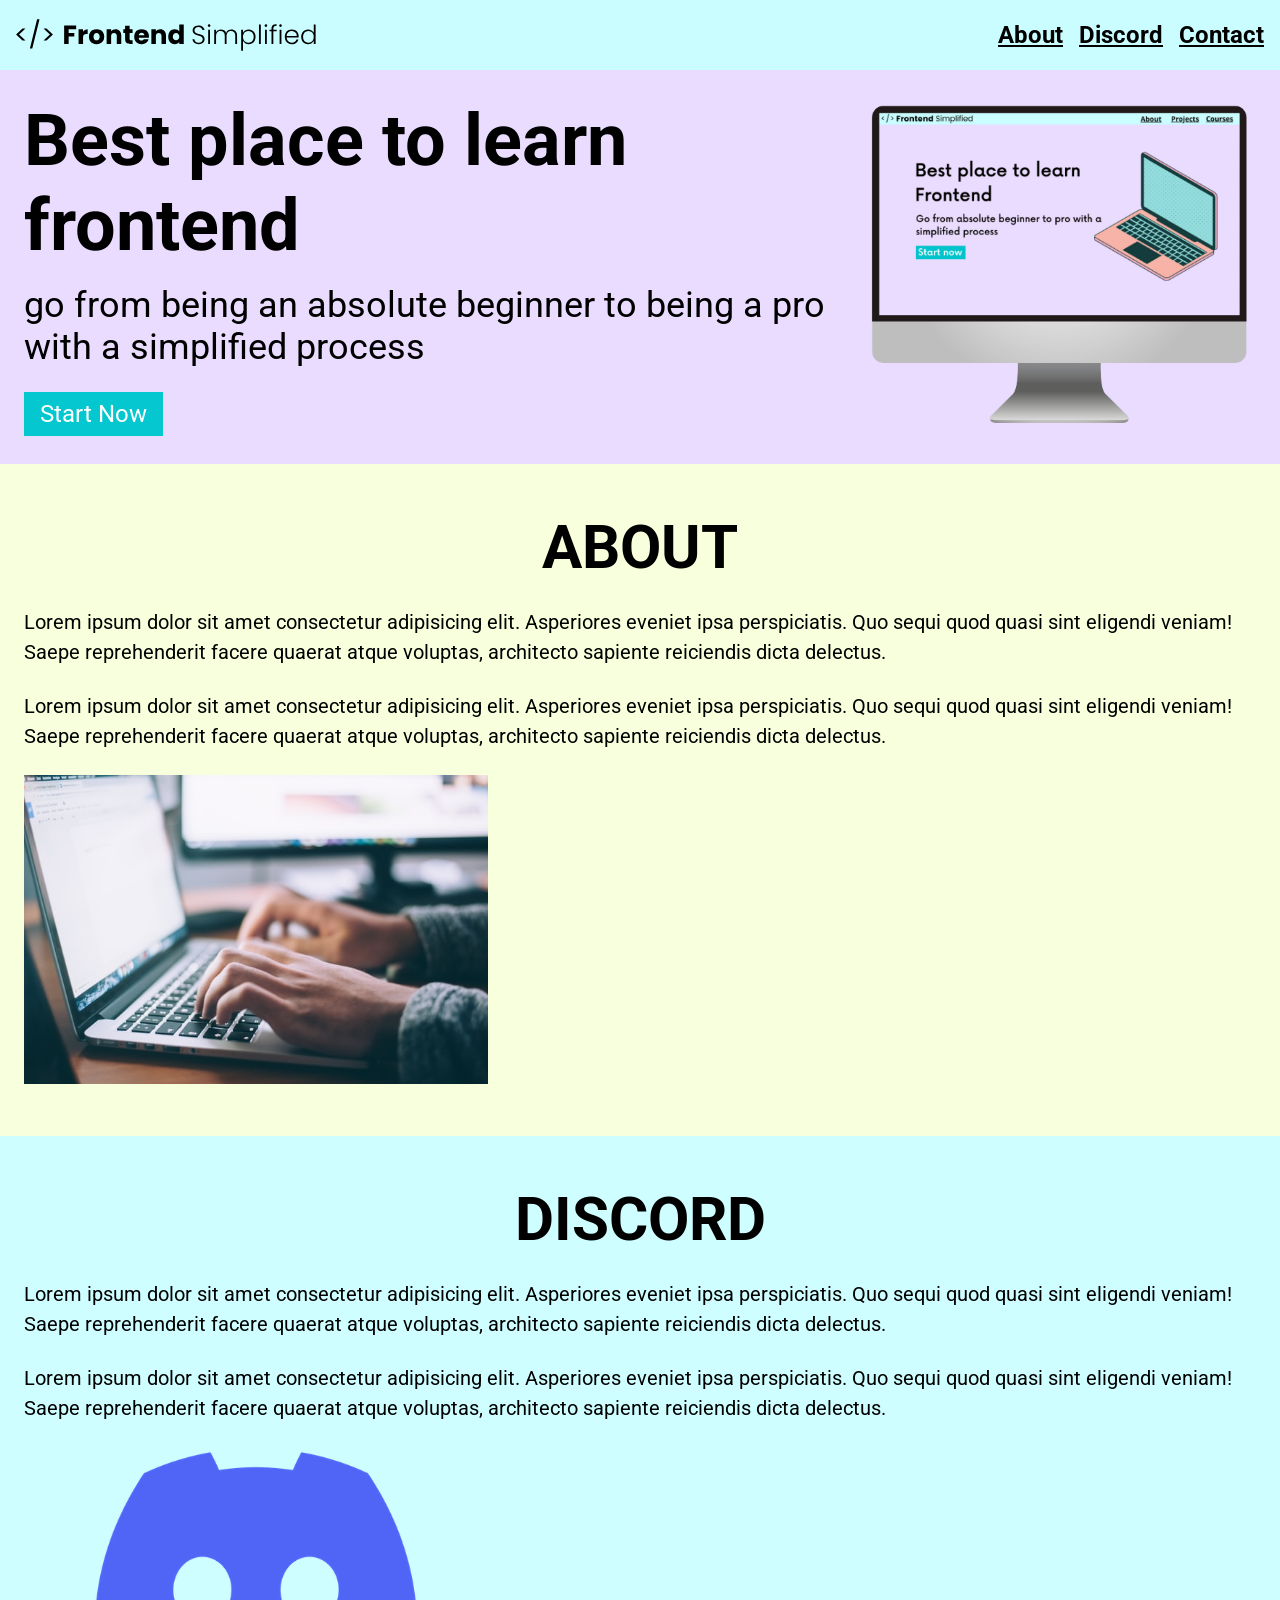
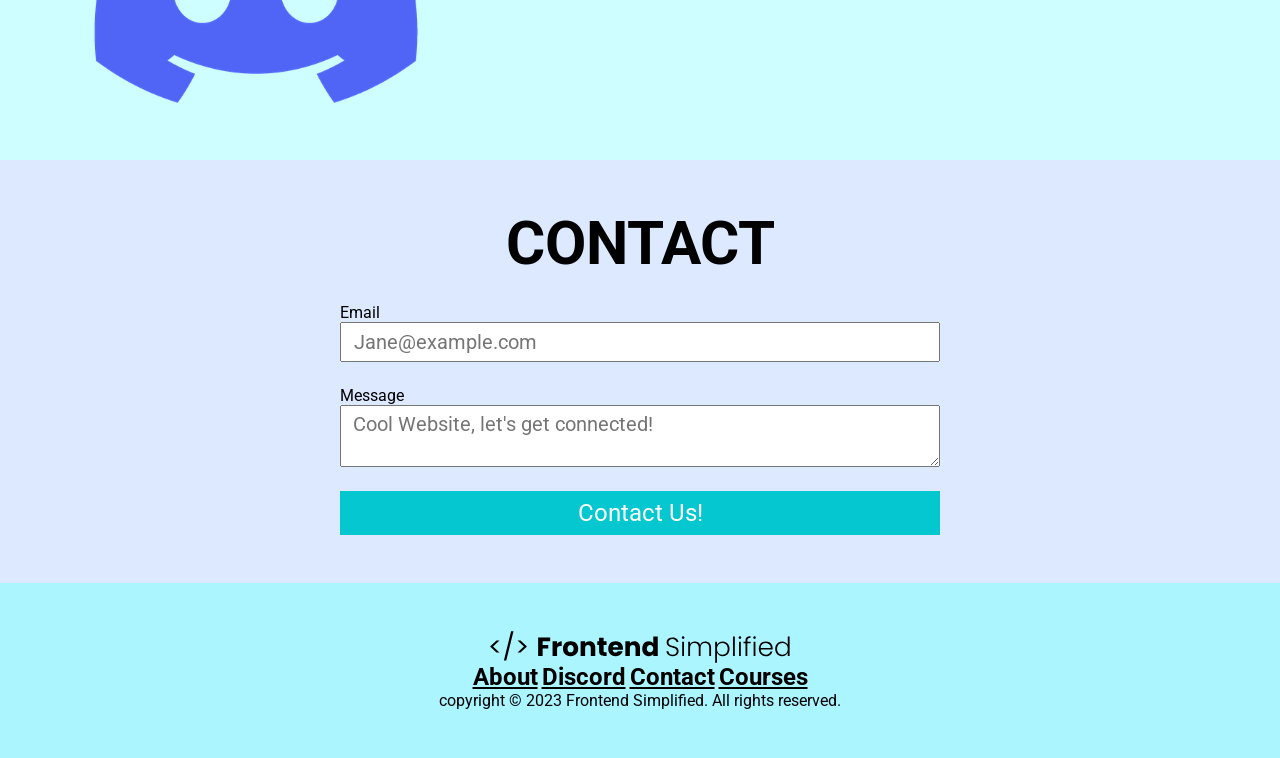
==== commit b1f99d50: "updated 3/29 952pm" ====
--- a/index.html
+++ b/index.html
@@ -30,66 +30,71 @@
                 </figure>
             </div>
         </header>
+    </section>
+    <main>
         <section id="about">
-            <h2>ABOUT</h2>
-            <div class="row">
-                <div class="section description">
-                    <div class="section__description--wrapper">
-                        <p class="section__description--para">Lorem ipsum dolor sit amet consectetur adipisicing elit.
-                            Asperiores eveniet ipsa perspiciatis. Quo sequi quod quasi sint eligendi veniam! Saepe
-                            reprehenderit facere quaerat atque voluptas, architecto sapiente reiciendis dicta delectus.
-                        </p>
-                        <p class="section__description--para">Lorem ipsum dolor sit amet consectetur adipisicing elit.
-                            Asperiores eveniet ipsa perspiciatis. Quo sequi quod quasi sint eligendi veniam! Saepe
-                            reprehenderit facere quaerat atque voluptas, architecto sapiente reiciendis dicta delectus.
-                        </p>
-                    </div>
-                    <figure>
-                        <img class="about__image--wrapper" src="about.jpg" alt="about image">
-                    </figure>
+        <h2>ABOUT</h2>
+        <div class="row">
+            <div class="section description">
+                <div class="section__description--wrapper">
+                    <p class="section__description--para">Lorem ipsum dolor sit amet consectetur adipisicing elit.
+                        Asperiores eveniet ipsa perspiciatis. Quo sequi quod quasi sint eligendi veniam! Saepe
+                        reprehenderit facere quaerat atque voluptas, architecto sapiente reiciendis dicta delectus.
+                    </p>
+                    <p class="section__description--para">Lorem ipsum dolor sit amet consectetur adipisicing elit.
+                        Asperiores eveniet ipsa perspiciatis. Quo sequi quod quasi sint eligendi veniam! Saepe
+                        reprehenderit facere quaerat atque voluptas, architecto sapiente reiciendis dicta delectus.
+                    </p>
                 </div>
+                <figure>
+                    <img class="about__image--wrapper" src="about.jpg" alt="about image">
+                </figure>
             </div>
+        </div>
         </section>
+
+        <section id="discord">
         <h2>DISCORD</h2>
-        <section id="discord">
-            <h2>DISCORD</h2>
-            <div class="row">
-            <div class="section__description">
+        <div class="row">
+            <div class="selection__description">
 
-                    <div class="section__description--wrapper">
-                        <p class="section__description--para">Lorem ipsum dolor sit amet consectetur adipisicing elit.
-                            Asperiores eveniet ipsa perspiciatis. Quo sequi quod quasi sint eligendi veniam! Saepe
-                            reprehenderit facere quaerat atque voluptas, architecto sapiente reiciendis dicta delectus.
-                        </p>
-                        <p class="section__description--para">Lorem ipsum dolor sit amet consectetur adipisicing elit.
-                            Asperiores eveniet ipsa perspiciatis. Quo sequi quod quasi sint eligendi veniam! Saepe
-                            reprehenderit facere quaerat atque voluptas, architecto sapiente reiciendis dicta delectus.
-                        </p>
-                    </div>
-                    <figure class="about__image--wrapper">
-                        <img src="discord.png" alt="discord image">
-                    </figure>
+                <div class="section__description--wrapper">
+                    <p class="section__description--para">Lorem ipsum dolor sit amet consectetur adipisicing elit.
+                        Asperiores eveniet ipsa perspiciatis. Quo sequi quod quasi sint eligendi veniam! Saepe
+                        reprehenderit facere quaerat atque voluptas, architecto sapiente reiciendis dicta delectus.
+                    </p>
+                    <p class="section__description--para">Lorem ipsum dolor sit amet consectetur adipisicing elit.
+                        Asperiores eveniet ipsa perspiciatis. Quo sequi quod quasi sint eligendi veniam! Saepe
+                        reprehenderit facere quaerat atque voluptas, architecto sapiente reiciendis dicta delectus.
+                    </p>
                 </div>
+                <figure class="about__image--wrapper">
+                    <img src="discord.png" alt="discord image">
+                </figure>
             </div>
+        </div>
         </section>
+
+        <section id="contact">
         <h2>CONTACT</h2>
         <form action="">
-        <section id="contact">
-            <h2>CONTACT</h2>
-            <form action="">
-                <span>Email</span>
-                <input type="email" placeholder="Jane@example.com">
-                <span>Message</span>
-                <textarea type="text" placeholder="Cool Website, let's get connected!"></textarea>
-                <button>Contact Us!</button>
-            </form>
-        </section>
-            <a class="footer__link" href="#about">About</a>
-            <a class="footer__link" href="#discord">Discord</a>
-            <a class="footer__link" href="#contact">Contact</a>
-            <a class="footer__link" href="#courses">Courses</a>
+            <span>Email</span>
+            <input type="email" placeholder="Jane@example.com">
+            <span>Message</span>
+            <textarea type="text" placeholder="Cool Website, let's get connected!"></textarea>
+            <button>Contact Us!</button>
+        </form>
+
+    </main>
+    <footer><img class="footer logo" src="FES.svg" alt="fes logo">
+        <div class="footer links">
+            <a class="footer link" href="#about">About</a>
+            <a class="footer link" href="#discord">Discord</a>
+            <a class="footer link" href="#contact">Contact</a>
+            <a class="footer link" href="#courses">Courses</a>
         </div>
         <p>copyright © 2023 Frontend Simplified. All rights reserved.</p>
     </footer>
+</body>
 
 </html>
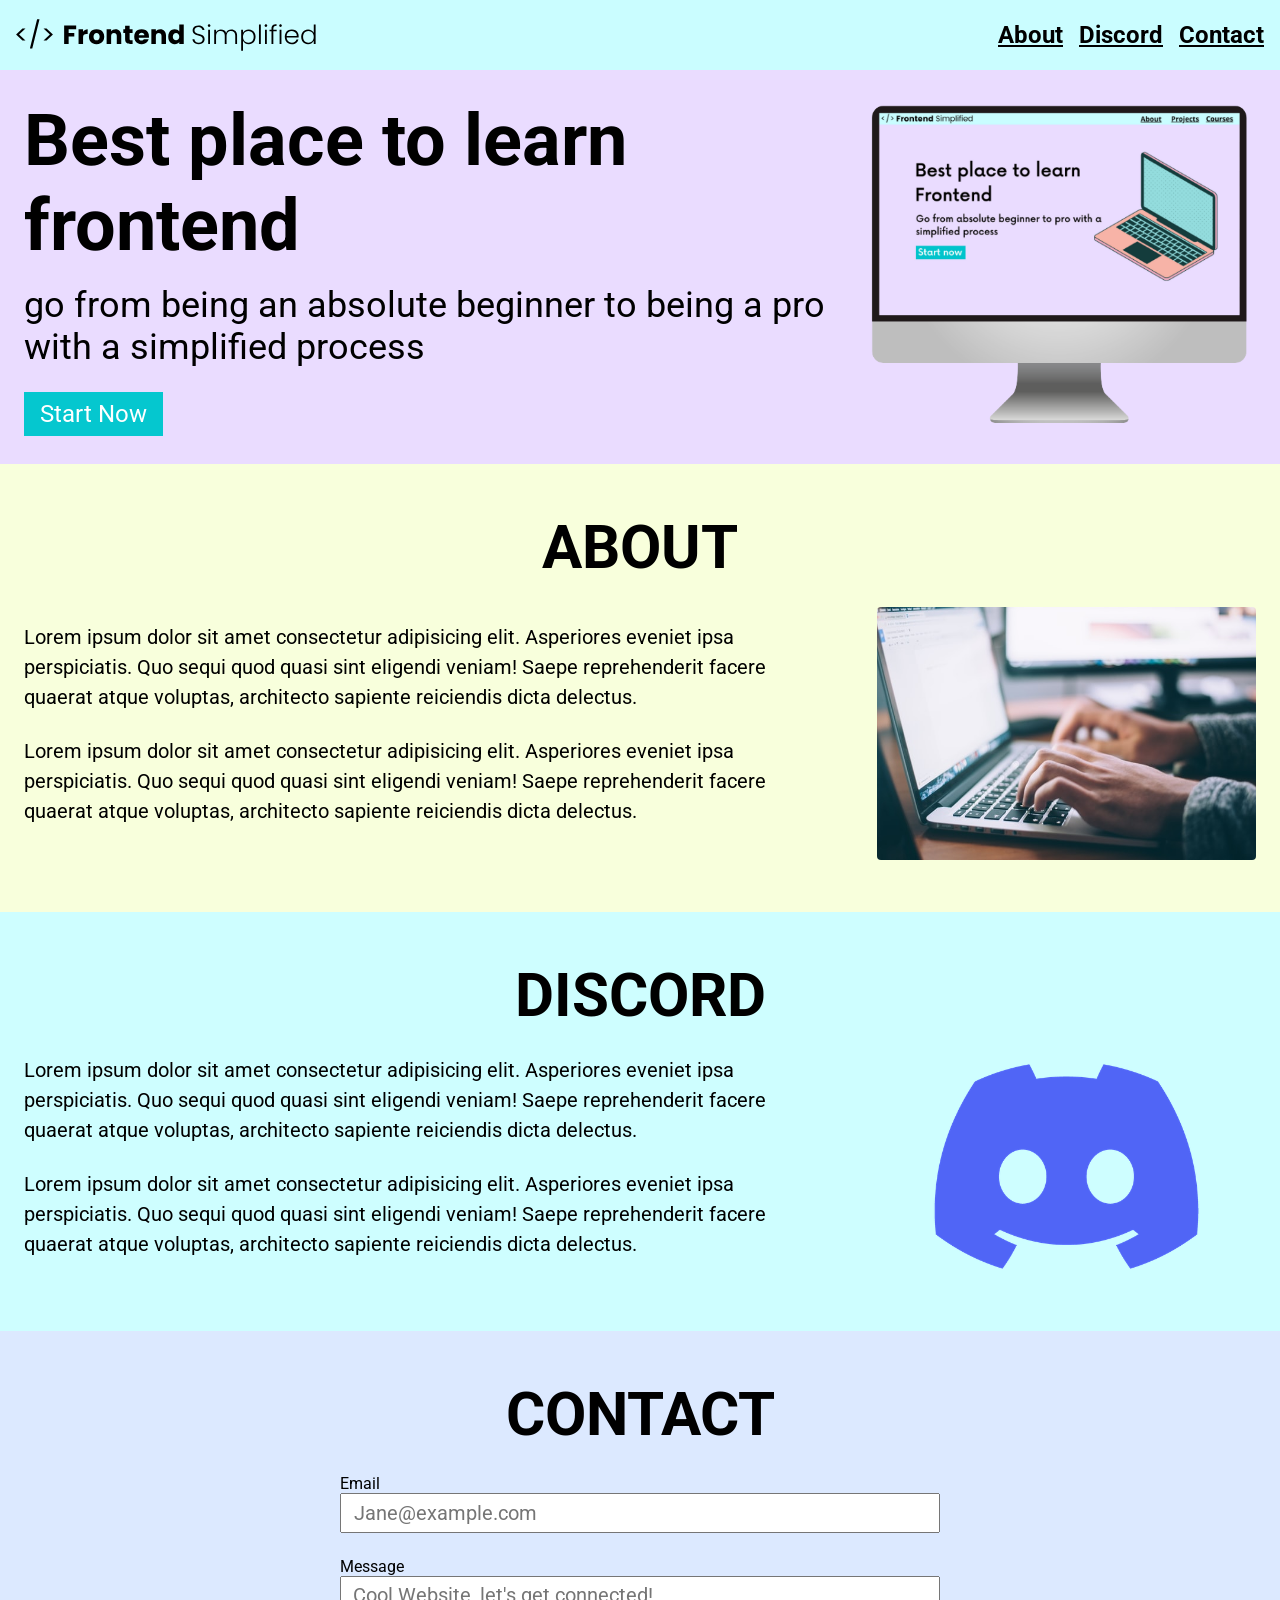
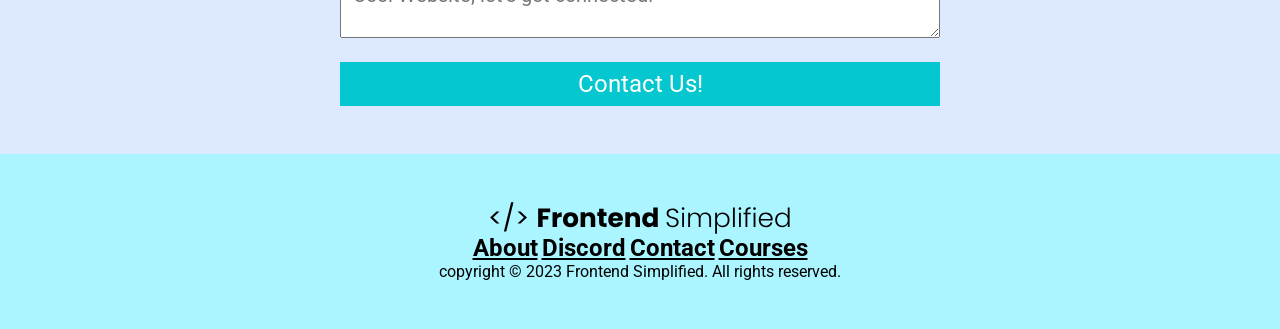
==== commit 5bbfe73e: "updated 3/30 725pm" ====
--- a/index.html
+++ b/index.html
@@ -1,100 +1,112 @@
-<!DOCTYPE html>
+<!doctype html>
 <html lang="en">
+  <head>
+    <meta charset="UTF-8" />
+    <meta name="viewport" content="width=device-width, initial-scale=1.0" />
+    <title>Document</title>
+    <link rel="stylesheet" href="style.css" />
+  </head>
 
-<head>
-    <meta charset="UTF-8">
-    <meta name="viewport" content="width=device-width, initial-scale=1.0">
-    <title>Document</title>
-    <link rel="stylesheet" href="style.css">
-</head>
-
-<body>
+  <body>
     <section>
-        <nav>
-            <img src="FES.svg" class="logo" alt="FES Logo">
-            <ul>
-                <li><a href="#about">About</a></li>
-                <li><a href="#discord">Discord</a></li>
-                <li><a href="#contact">Contact</a></li>
-            </ul>
-        </nav>
-        <header>
-            <div class="row">
-                <div>
-                    <h1>Best place to learn frontend</h1>
-                    <p class="subheader">go from being an absolute beginner to being a pro with a simplified process</p>
-                    <button>Start Now</button>
-                </div>
-                <figure>
-                    <img src="laptop.png" alt="homepage image">
-                </figure>
-            </div>
-        </header>
+      <nav>
+        <img src="FES.svg" class="logo" alt="FES Logo" />
+        <ul>
+          <li><a href="#about">About</a></li>
+          <li><a href="#discord">Discord</a></li>
+          <li><a href="#contact">Contact</a></li>
+        </ul>
+      </nav>
+      <header>
+        <div class="row">
+          <div>
+            <h1>Best place to learn frontend</h1>
+            <p class="subheader">
+              go from being an absolute beginner to being a pro with a
+              simplified process
+            </p>
+            <button>Start Now</button>
+          </div>
+          <figure>
+            <img src="laptop.png" alt="homepage image" />
+          </figure>
+        </div>
+      </header>
     </section>
     <main>
-        <section id="about">
+      <section id="about">
         <h2>ABOUT</h2>
         <div class="row">
-            <div class="section description">
-                <div class="section__description--wrapper">
-                    <p class="section__description--para">Lorem ipsum dolor sit amet consectetur adipisicing elit.
-                        Asperiores eveniet ipsa perspiciatis. Quo sequi quod quasi sint eligendi veniam! Saepe
-                        reprehenderit facere quaerat atque voluptas, architecto sapiente reiciendis dicta delectus.
-                    </p>
-                    <p class="section__description--para">Lorem ipsum dolor sit amet consectetur adipisicing elit.
-                        Asperiores eveniet ipsa perspiciatis. Quo sequi quod quasi sint eligendi veniam! Saepe
-                        reprehenderit facere quaerat atque voluptas, architecto sapiente reiciendis dicta delectus.
-                    </p>
-                </div>
-                <figure>
-                    <img class="about__image--wrapper" src="about.jpg" alt="about image">
-                </figure>
+          <div class="section__description">
+            <div class="section__description--wrapper">
+              <p class="section__description--para">
+                Lorem ipsum dolor sit amet consectetur adipisicing elit.
+                Asperiores eveniet ipsa perspiciatis. Quo sequi quod quasi sint
+                eligendi veniam! Saepe reprehenderit facere quaerat atque
+                voluptas, architecto sapiente reiciendis dicta delectus.
+              </p>
+              <p class="section__description--para">
+                Lorem ipsum dolor sit amet consectetur adipisicing elit.
+                Asperiores eveniet ipsa perspiciatis. Quo sequi quod quasi sint
+                eligendi veniam! Saepe reprehenderit facere quaerat atque
+                voluptas, architecto sapiente reiciendis dicta delectus.
+              </p>
             </div>
+            <figure class="about__image--wrapper">
+              <img src="about.jpg" alt="about image">
+            </figure>
+          </div>
         </div>
-        </section>
+      </section>
 
-        <section id="discord">
+      <section id="discord">
         <h2>DISCORD</h2>
         <div class="row">
-            <div class="selection__description">
+          <div class="section__description">
+            <div class="section__description--wrapper">
+              <p class="section__description--para">
+                Lorem ipsum dolor sit amet consectetur adipisicing elit.
+                Asperiores eveniet ipsa perspiciatis. Quo sequi quod quasi sint
+                eligendi veniam! Saepe reprehenderit facere quaerat atque
+                voluptas, architecto sapiente reiciendis dicta delectus.
+              </p>
+              <p class="section__description--para">
+                Lorem ipsum dolor sit amet consectetur adipisicing elit.
+                Asperiores eveniet ipsa perspiciatis. Quo sequi quod quasi sint
+                eligendi veniam! Saepe reprehenderit facere quaerat atque
+                voluptas, architecto sapiente reiciendis dicta delectus.
+              </p>
+            </div>
+            <figure class="about__image--wrapper">
+              <img src="discord.png" alt="about image">
+            </figure>
+          </div>
+        </div>
+      </section>
 
-                <div class="section__description--wrapper">
-                    <p class="section__description--para">Lorem ipsum dolor sit amet consectetur adipisicing elit.
-                        Asperiores eveniet ipsa perspiciatis. Quo sequi quod quasi sint eligendi veniam! Saepe
-                        reprehenderit facere quaerat atque voluptas, architecto sapiente reiciendis dicta delectus.
-                    </p>
-                    <p class="section__description--para">Lorem ipsum dolor sit amet consectetur adipisicing elit.
-                        Asperiores eveniet ipsa perspiciatis. Quo sequi quod quasi sint eligendi veniam! Saepe
-                        reprehenderit facere quaerat atque voluptas, architecto sapiente reiciendis dicta delectus.
-                    </p>
-                </div>
-                <figure class="about__image--wrapper">
-                    <img src="discord.png" alt="discord image">
-                </figure>
-            </div>
-        </div>
-        </section>
-
-        <section id="contact">
+      <section id="contact">
         <h2>CONTACT</h2>
         <form action="">
-            <span>Email</span>
-            <input type="email" placeholder="Jane@example.com">
-            <span>Message</span>
-            <textarea type="text" placeholder="Cool Website, let's get connected!"></textarea>
-            <button>Contact Us!</button>
+          <span>Email</span>
+          <input type="email" placeholder="Jane@example.com" />
+          <span>Message</span>
+          <textarea
+            type="text"
+            placeholder="Cool Website, let's get connected!"
+          ></textarea>
+          <button>Contact Us!</button>
         </form>
-
+      </section>
     </main>
-    <footer><img class="footer logo" src="FES.svg" alt="fes logo">
-        <div class="footer links">
-            <a class="footer link" href="#about">About</a>
-            <a class="footer link" href="#discord">Discord</a>
-            <a class="footer link" href="#contact">Contact</a>
-            <a class="footer link" href="#courses">Courses</a>
-        </div>
-        <p>copyright © 2023 Frontend Simplified. All rights reserved.</p>
+    <footer>
+      <img class="footer logo" src="FES.svg" alt="fes logo" />
+      <div class="footer links">
+        <a class="footer link" href="#about">About</a>
+        <a class="footer link" href="#discord">Discord</a>
+        <a class="footer link" href="#contact">Contact</a>
+        <a class="footer link" href="#courses">Courses</a>
+      </div>
+      <p>copyright © 2023 Frontend Simplified. All rights reserved.</p>
     </footer>
-</body>
-
-</html>+  </body>
+</html>
--- a/style.css
+++ b/style.css
@@ -12,8 +12,8 @@
   align-items: center;
   padding: 0 16px;
   background-color: #cafdff;
-  }
-  header {
+}
+header {
   background-color: #eadcff;
   height: calc(100vh-70px);
   padding: 24px;
@@ -35,30 +35,28 @@
   padding: 8px 16px;
   font-size: 24px;
   cursor: pointer;
-} 
+}
 
-  a {
+a {
   color: black;
   font-size: 24px;
   font-weight: 700;
-
 }
 .logo {
   width: 300px;
-} 
+}
 ul {
   display: flex;
 }
 li {
   list-style-type: none;
-  padding-left: 16px; 
+  padding-left: 16px;
 }
 
 img {
   width: 100%;
   border-radius: 4px;
 }
-
 
 .row {
   width: 100%;
@@ -67,17 +65,16 @@
   align-items: center;
   justify-content: center;
   margin: 0 auto;
-} 
+}
 #about,
 #discord,
 #contact,
 footer {
   padding: 48px 0;
-/* About section */
-
+  /* About section */
 }
 #about {
-  background-color: #f8ffdc
+  background-color: #f8ffdc;
 }
 
 h2 {
@@ -92,7 +89,7 @@
   align-items: center;
 }
 .about__image--wrapper {
-  width: 40%;
+  width: 80%;
 }
 img {
   width: 100%;
@@ -100,8 +97,7 @@
 
 .about__image--wrapper,
 .section__description--wrapper {
- padding: 0 24px;
-  
+  padding: 0 24px;
 }
 .section__description--para {
   font-size: 20px;
